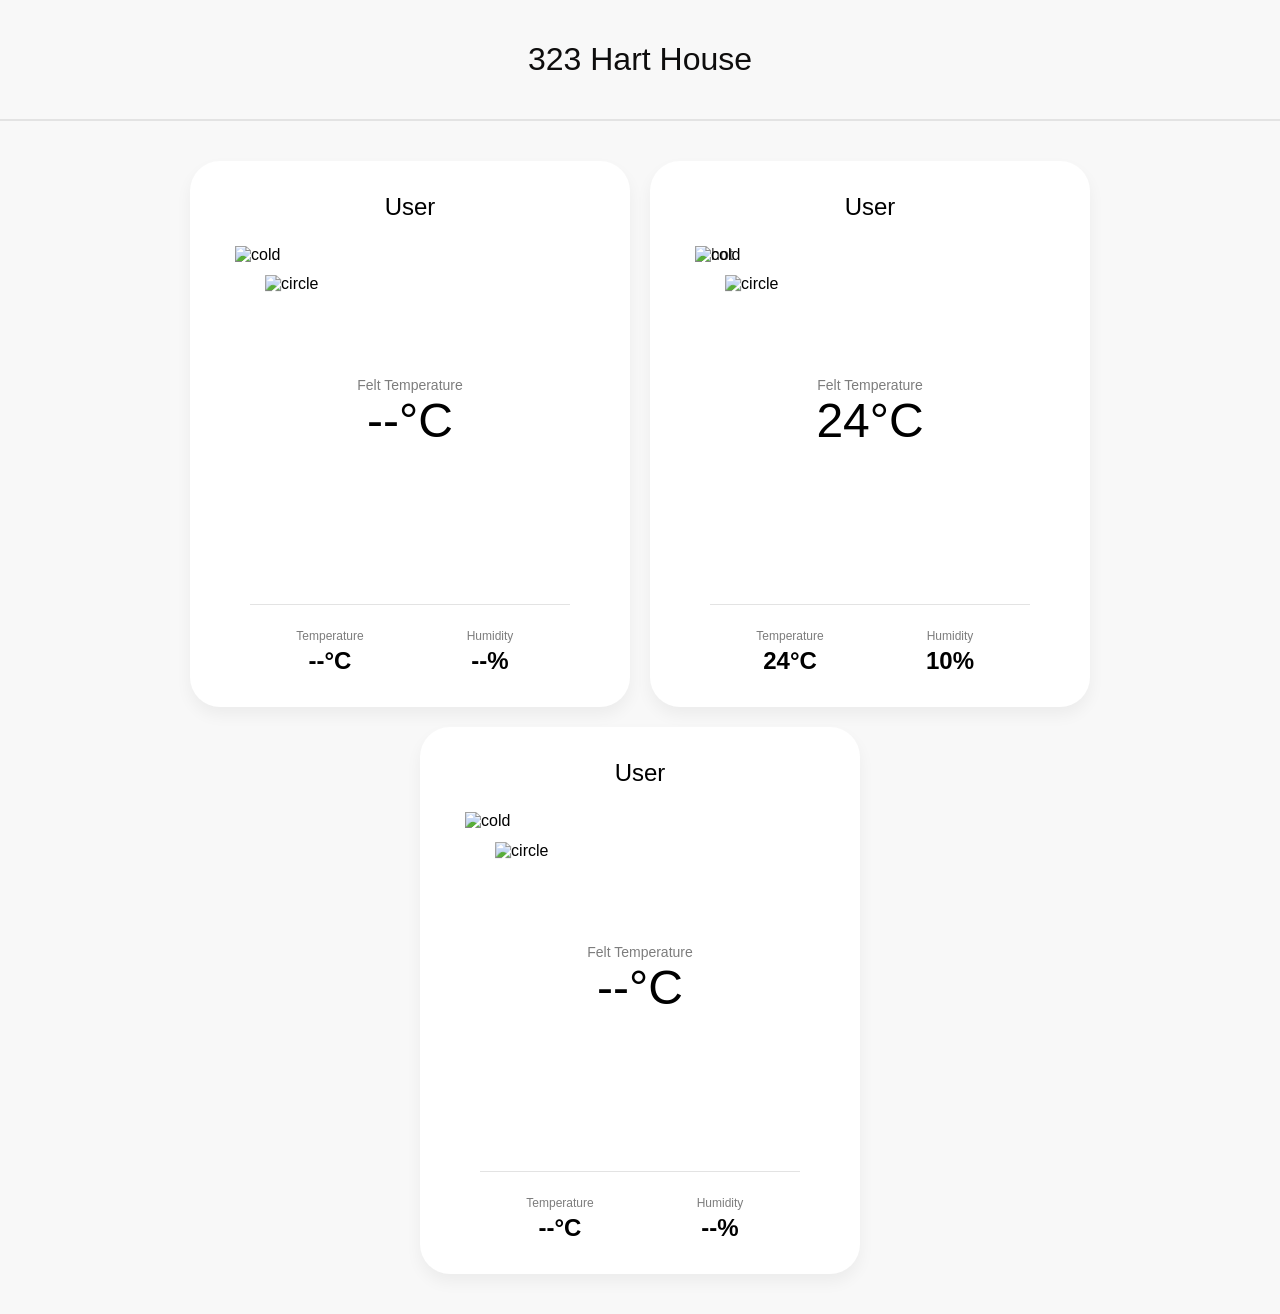
==== Device-project/index.html @ f23f34ba "Add files via upload" ====
<!DOCTYPE html>
<html lang="en">
<head>
    <meta charset="UTF-8">
    <meta name="viewport" content="width=device-width, initial-scale=1.0">
    <title>323 Hart House</title>
    <link rel="stylesheet" href="styles.css">
    <script src="scriptSky.js"></script>
    <script src="scriptBilly.js"></script>
    <script src="scriptDJ.js"></script>
</head>
<body>
    <div class="desktop">
        <header class="header">
            <h1>323 Hart House</h1>
        </header>
        
        <main class="main">
            <!-- User Card 1 -->
            <div class="user-card">
                <h2>User</h2>
                <div class="temperature-display">
                    <div class="temperature-gauge">
                        <img src="https://www.figma.com/api/mcp/asset/03851d37-360a-4a4c-81ac-4679f1de9891" alt="cold" class="gauge-image">
                        <img src="https://www.figma.com/api/mcp/asset/3060129c-56ee-4dd2-bafb-0b95109b0a17" alt="hot" class="gauge-image hot1">
                        <div class="felt-temperature">
                            <img src="https://www.figma.com/api/mcp/asset/ba0a10c1-4904-4bbc-9f78-6fb33f4d4641" alt="circle" class="circle-bg">
                            <div class="temperature-info">
                                <p class="label">Felt Temperature</p>
                                <p class="value"><span id="felt1">--</span>°C</p>
                            </div>
                        </div>
                    </div>
                </div>
                <div class="stats">
                    <div class="stat-item">                      
                        <p class="stat-label">Temperature</p>
                        <p class="stat-value"><span id="temp1">--</span>°C</p>
                    </div>
                    <div class="stat-item">
                        <p class="stat-label">Humidity</p>
                        <p class="stat-value"><span id="humid1">--</span>%</p>
                    </div>
                </div>
            </div>

            <!-- User Card 2 -->
            <div class="user-card">
                <h2>User</h2>
                <div class="temperature-display">
                    <div class="temperature-gauge">
                        <img src="https://www.figma.com/api/mcp/asset/03851d37-360a-4a4c-81ac-4679f1de9891" alt="cold" class="gauge-image">
                        <img src="https://www.figma.com/api/mcp/asset/3060129c-56ee-4dd2-bafb-0b95109b0a17" alt="hot" class="gauge-image hot2">
                        <div class="felt-temperature">
                            <img src="https://www.figma.com/api/mcp/asset/ba0a10c1-4904-4bbc-9f78-6fb33f4d4641" alt="circle" class="circle-bg">
                             <div class="temperature-info">
                                <p class="label">Felt Temperature</p>
                                <p class="value"><span id="felt2">--</span>°C</p>
                            </div>
                        </div>
                    </div>
                </div>
                <div class="stats">
                    <div class="stat-item">
                        <p class="stat-label">Temperature</p>
                        <p class="stat-value"><span id="temp2">--</span>°C</p>
                    </div>
                    <div class="stat-item">
                        <p class="stat-label">Humidity</p>
                        <p class="stat-value"><span id="humid2">--</span>%</p>
                    </div>
                </div>
            </div>

            <!-- User Card 3 -->
            <div class="user-card">
                <h2>User</h2>
                <div class="temperature-display">
                    <div class="temperature-gauge">
                        <img src="https://www.figma.com/api/mcp/asset/03851d37-360a-4a4c-81ac-4679f1de9891" alt="cold" class="gauge-image">
                        <img src="https://www.figma.com/api/mcp/asset/3060129c-56ee-4dd2-bafb-0b95109b0a17" alt="hot" class="gauge-image hot3">
                        <div class="felt-temperature">
                            <img src="https://www.figma.com/api/mcp/asset/ba0a10c1-4904-4bbc-9f78-6fb33f4d4641" alt="circle" class="circle-bg">
                            <div class="temperature-info">
                                <p class="label">Felt Temperature</p>
                                <p class="value"><span id="felt3">--</span>°C</p>
                            </div>
                        </div>
                    </div>
                </div>
                <div class="stats">
                    <div class="stat-item">
                        <p class="stat-label">Temperature</p>
                        <p class="stat-value"><span id="temp3">--</span>°C</p>
                    </div>
                    <div class="stat-item">
                        <p class="stat-label">Humidity</p>
                        <p class="stat-value"><span id="humid3">--</span>%</p>
                    </div>
                </div>
            </div>
        </main>
    </div>
</body>
</html>
---- Device-project/styles.css ----
:root {
  --felt1-num: 0;
  --felt2-num: 0;
  --felt3-num: 0;
}
* {
    margin: 0;
    padding: 0;
    box-sizing: border-box;
}

body {
    font-family: 'Pretendard', -apple-system, BlinkMacSystemFont, 'Segoe UI', sans-serif;
    background-color: #f8f8f8;
}

.desktop {
    display: flex;
    flex-direction: column;
    min-height: 100vh;
    background-color: #f8f8f8;
}

/* Header */
.header {
    background-color: #f8f8f8;
    padding: 30px 0;
    border-bottom: 1px solid #e3e3e3;
    display: flex;
    align-items: center;
    justify-content: center;
    height: 120px;
    position: sticky;
    top: 0;
    z-index: 10;
}

.header h1 {
    font-size: 32px;
    font-weight: 400;
    color: #0e0d0d;
    text-align: center;
}

/* Main Content */
.main {
    flex: 1;
    padding: 40px;
    display: flex;
    flex-wrap: wrap;
    gap: 20px;
    justify-content: center;
    overflow-y: auto;
    border-top: 1px solid #e3e3e3;
}

/* User Card */
.user-card {
    background-color: white;
    border-radius: 30px;
    box-shadow: 0px 8px 16px 0px rgba(0, 0, 0, 0.05);
    width: 440px;
    min-width: 300px;
    padding: 32px 60px;
    display: flex;
    flex-direction: column;
    gap: 50px;
    align-items: center;
}

.user-card h2 {
    font-size: 24px;
    font-weight: 400;
    color: #000;
    text-align: center;
}

/* Temperature Display */
.temperature-display {
    width: 100%;
    display: flex;
    justify-content: center;
}

.temperature-gauge {
    position: relative;
    width: 300px;
    height: 283.481px;
}

.gauge-image {
    position: absolute;
    top: -8.82%;
    left: -8.33%;
    width: 116.66%;
    height: 116.66%;
    opacity: 1;
}

/* Felt Temperature Visual Variable HERE */
/* Felt Temperature Visual Variable HERE */
/* Felt Temperature Visual Variable HERE */
.hot1 {
    opacity: var(--felt1-num);
}

.hot2 {
    opacity: var(--felt2-num);
}

.hot3 {
    opacity: var(--felt3-num);
}


.gauge-image:first-of-type {
    display: block;
}

/* Felt Temperature Overlay */
.felt-temperature {
    position: absolute;
    top: 50%;
    left: 50%;
    transform: translate(-50%, -50%);
    width: 252px;
    height: 252px;
    display: flex;
    flex-direction: column;
    align-items: center;
    justify-content: center;
    gap: 16px;
}

.circle-bg {
    position: absolute;
    width: 115%;
    height: 115%;
    top: 53%;
    left: 50%;
    transform: translate(-50%, -50%);
    z-index: 0;
}

.temperature-info {
    position: relative;
    z-index: 1;
    text-align: center;
}

.temperature-info .label {
    font-size: 14px;
    color: #7d7d7d;
    font-weight: 400;
    margin-bottom: 0;
}

.temperature-info .value {
    font-family: 'ABeeZee', sans-serif;
    font-size: 48px;
    font-weight: 400;
    color: #000;
}

/* Stats Section */
.stats {
    width: 100%;
    border-top: 1px solid #e3e3e3;
    padding-top: 24px;
    display: flex;
    justify-content: space-between;
    align-items: center;
    text-align: center;
}

.stat-item {
    flex: 1;
    display: flex;
    flex-direction: column;
    gap: 4px;
    align-items: center;
}

.stat-label {
    font-size: 12px;
    color: #7d7d7d;
    font-weight: 400;
}

.stat-value {
    font-size: 24px;
    font-weight: 700;
    color: #000;
    width: 69px;
    white-space: pre-wrap;
}

/* Responsive */
@media (max-width: 1024px) {
    .main {
        padding: 30px 20px;
    }

    .user-card {
        width: 100%;
        max-width: 440px;
    }
}

@media (max-width: 640px) {
    .header h1 {
        font-size: 24px;
        padding: 0 20px;
    }

    .main {
        padding: 20px;
        gap: 15px;
    }

    .user-card {
        padding: 24px 30px;
        gap: 30px;
    }

    .user-card h2 {
        font-size: 20px;
    }
}
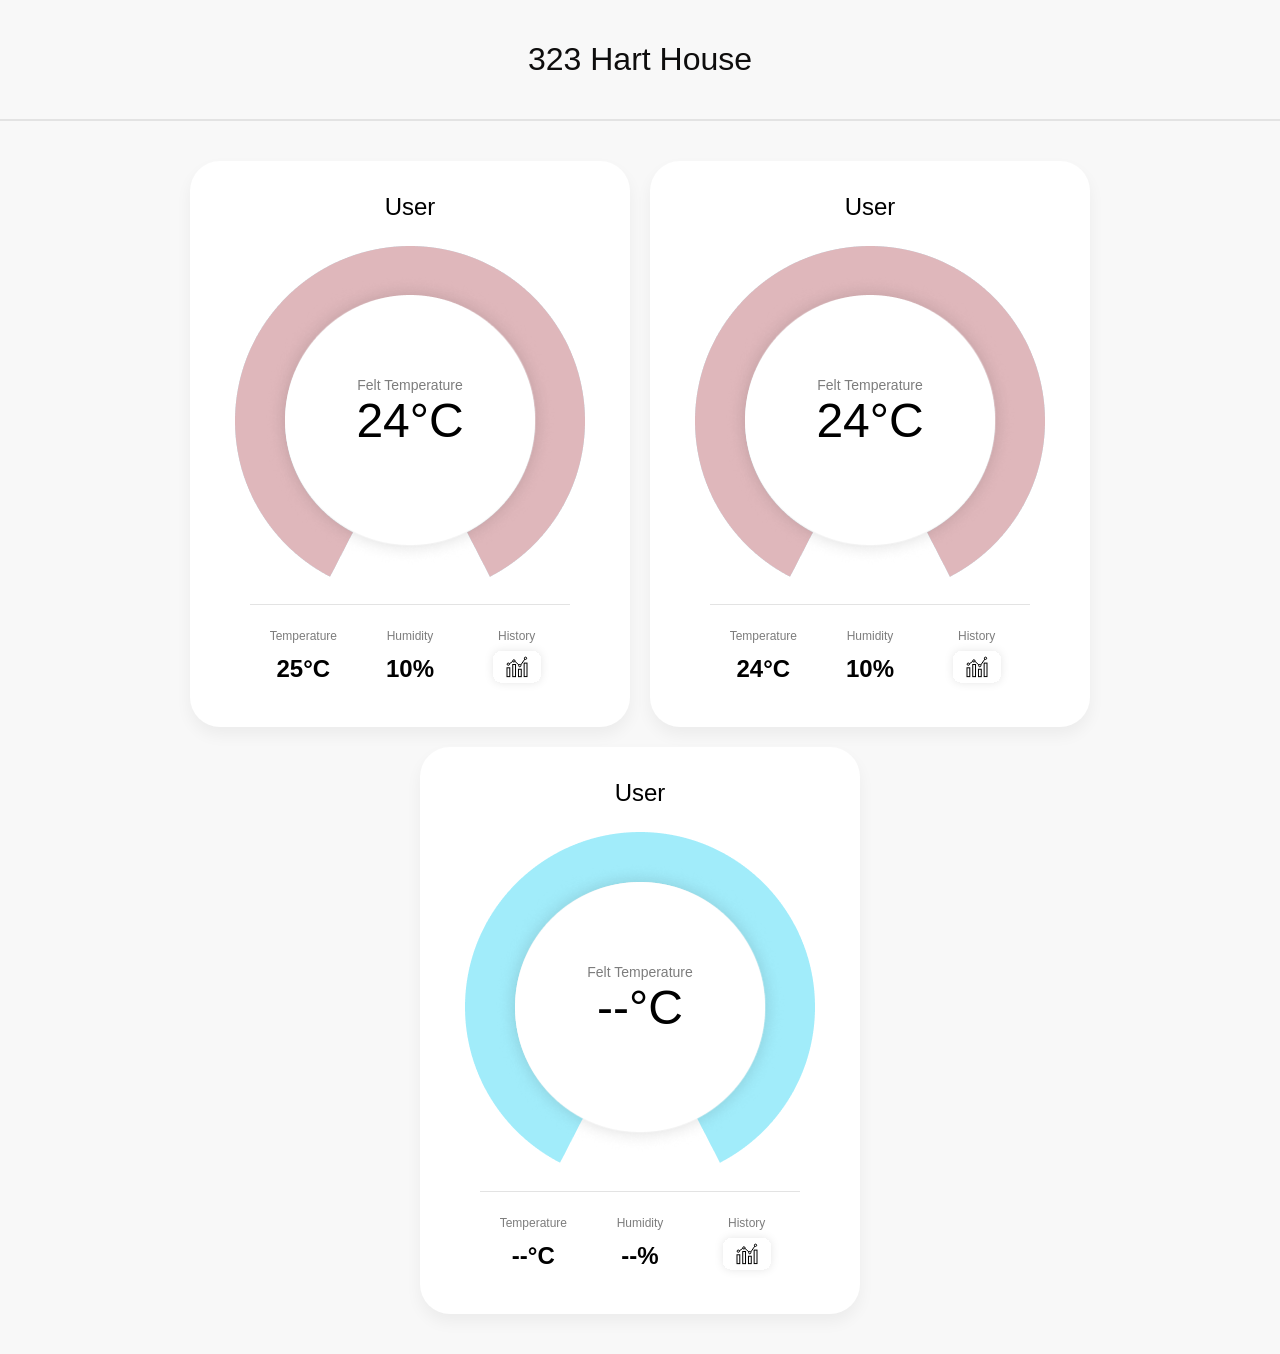
==== commit 8a062721: "Add files via upload" ====
--- a/Device-project/index.html
+++ b/Device-project/index.html
@@ -21,10 +21,10 @@
                 <h2>User</h2>
                 <div class="temperature-display">
                     <div class="temperature-gauge">
-                        <img src="https://www.figma.com/api/mcp/asset/03851d37-360a-4a4c-81ac-4679f1de9891" alt="cold" class="gauge-image">
-                        <img src="https://www.figma.com/api/mcp/asset/3060129c-56ee-4dd2-bafb-0b95109b0a17" alt="hot" class="gauge-image hot1">
+                        <img src="cold.png" alt="cold" class="gauge-image">
+                        <img src="hot.png" alt="hot" class="gauge-image hot1">
                         <div class="felt-temperature">
-                            <img src="https://www.figma.com/api/mcp/asset/ba0a10c1-4904-4bbc-9f78-6fb33f4d4641" alt="circle" class="circle-bg">
+                            <img src="circle.png" alt="circle" class="circle-bg">
                             <div class="temperature-info">
                                 <p class="label">Felt Temperature</p>
                                 <p class="value"><span id="felt1">--</span>°C</p>
@@ -41,6 +41,13 @@
                         <p class="stat-label">Humidity</p>
                         <p class="stat-value"><span id="humid1">--</span>%</p>
                     </div>
+                    
+                    <div class="stat-item">
+                        <a href="history/sky.html" class="history-link">
+                        <p class="stat-label">History</p>
+                        <p ><span id="history1"><img src="graph-icon.svg"></span></p>
+                    </a>
+                    </div>
                 </div>
             </div>
 
@@ -49,10 +56,10 @@
                 <h2>User</h2>
                 <div class="temperature-display">
                     <div class="temperature-gauge">
-                        <img src="https://www.figma.com/api/mcp/asset/03851d37-360a-4a4c-81ac-4679f1de9891" alt="cold" class="gauge-image">
-                        <img src="https://www.figma.com/api/mcp/asset/3060129c-56ee-4dd2-bafb-0b95109b0a17" alt="hot" class="gauge-image hot2">
+                        <img src="cold.png" alt="cold" class="gauge-image">
+                        <img src="hot.png" alt="hot" class="gauge-image hot2">
                         <div class="felt-temperature">
-                            <img src="https://www.figma.com/api/mcp/asset/ba0a10c1-4904-4bbc-9f78-6fb33f4d4641" alt="circle" class="circle-bg">
+                            <img src="circle.png" alt="circle" class="circle-bg">
                              <div class="temperature-info">
                                 <p class="label">Felt Temperature</p>
                                 <p class="value"><span id="felt2">--</span>°C</p>
@@ -69,6 +76,12 @@
                         <p class="stat-label">Humidity</p>
                         <p class="stat-value"><span id="humid2">--</span>%</p>
                     </div>
+                    <div class="stat-item">
+                        <a href="history/billy.html" class="history-link">
+                        <p class="stat-label">History</p>
+                        <p ><span id="history2"><img src="graph-icon.svg"></span></p>
+                    </a>
+                    </div>                    
                 </div>
             </div>
 
@@ -77,10 +90,10 @@
                 <h2>User</h2>
                 <div class="temperature-display">
                     <div class="temperature-gauge">
-                        <img src="https://www.figma.com/api/mcp/asset/03851d37-360a-4a4c-81ac-4679f1de9891" alt="cold" class="gauge-image">
-                        <img src="https://www.figma.com/api/mcp/asset/3060129c-56ee-4dd2-bafb-0b95109b0a17" alt="hot" class="gauge-image hot3">
+                        <img src="cold.png" alt="cold" class="gauge-image">
+                        <img src="hot.png" alt="hot" class="gauge-image hot3">
                         <div class="felt-temperature">
-                            <img src="https://www.figma.com/api/mcp/asset/ba0a10c1-4904-4bbc-9f78-6fb33f4d4641" alt="circle" class="circle-bg">
+                            <img src="circle.png" alt="circle" class="circle-bg">
                             <div class="temperature-info">
                                 <p class="label">Felt Temperature</p>
                                 <p class="value"><span id="felt3">--</span>°C</p>
@@ -97,6 +110,12 @@
                         <p class="stat-label">Humidity</p>
                         <p class="stat-value"><span id="humid3">--</span>%</p>
                     </div>
+                    <div class="stat-item">
+                        <a href="history/dj.html" class="history-link">
+                        <p class="stat-label">History</p>
+                        <p ><span id="history3"><img src="graph-icon.svg"></span></p>
+                    </a>
+                    </div>                    
                 </div>
             </div>
         </main>
--- a/Device-project/styles.css
+++ b/Device-project/styles.css
@@ -169,7 +169,6 @@
     padding-top: 24px;
     display: flex;
     justify-content: space-between;
-    align-items: center;
     text-align: center;
 }
 
@@ -179,6 +178,8 @@
     flex-direction: column;
     gap: 4px;
     align-items: center;
+    justify-content: space-between;
+    align-self: stretch;
 }
 
 .stat-label {
@@ -193,6 +194,14 @@
     color: #000;
     width: 69px;
     white-space: pre-wrap;
+    position: relative;
+    bottom:12px;
+}
+
+
+.history-link {
+    text-decoration: none;
+    color: inherit;
 }
 
 /* Responsive */
